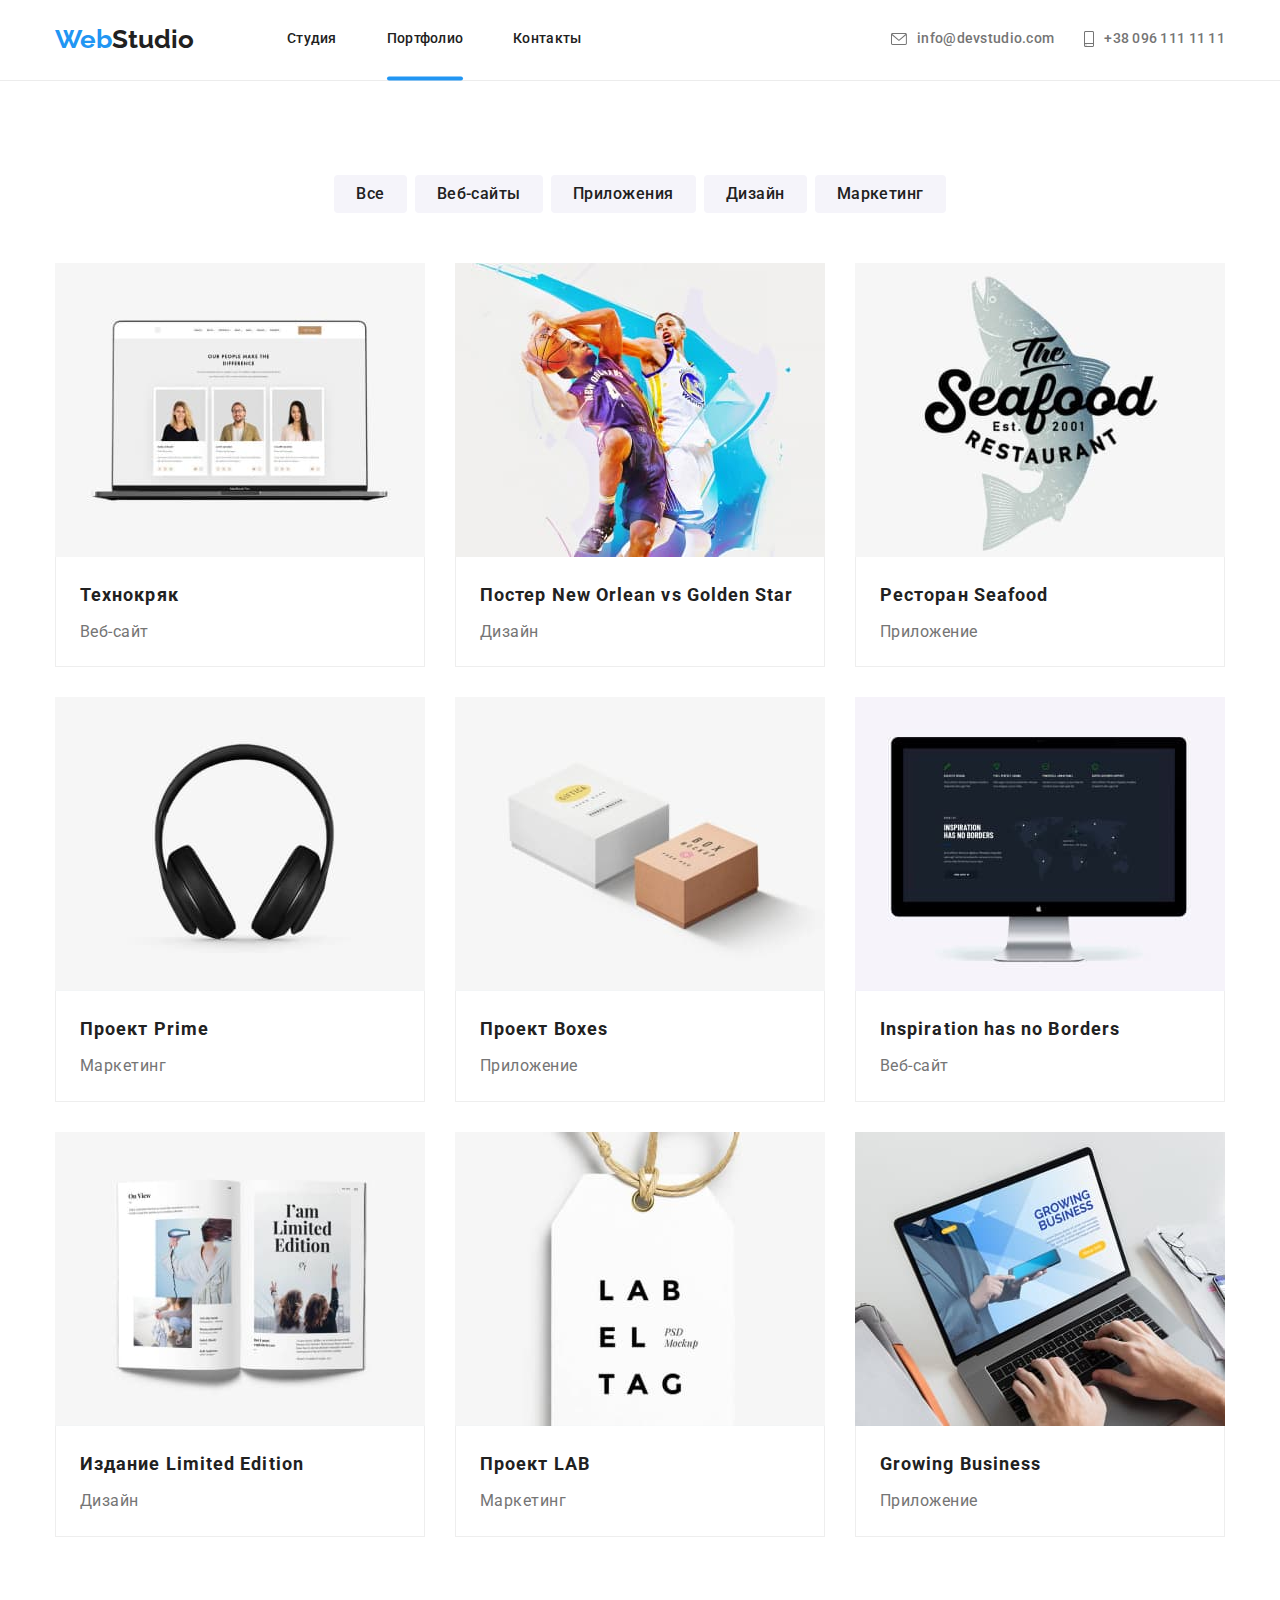
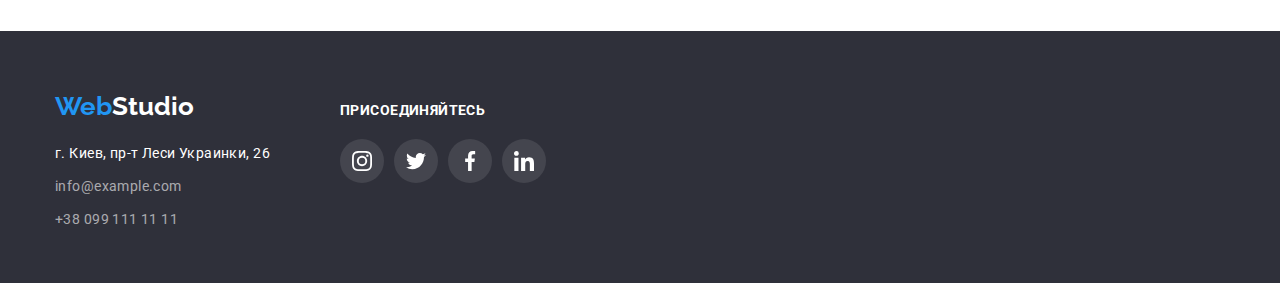
==== portfolio.html @ 50773c76 "added files from hw-5" ====
<!DOCTYPE html>
<html lang="ru">
<head>
    <meta charset="UTF-8">
    <meta name="viewport" content="width=device-width, initial-scale=1.0">
    <title>Web Studio (Version 2.1)</title>
    <link rel="stylesheet" href="./css/modern-normalize.css">
    <link rel="preconnect" href="https://fonts.gstatic.com">
    <link href="https://fonts.googleapis.com/css2?family=Raleway:wght@700&family=Roboto:wght@400;500;700;900&display=swap" rel="stylesheet">
    <link rel="stylesheet" href="./css/style.css">
</head>
<body>
    <!-- Header -->
    <header class="header">
        <div class="container main-link">
            <nav class="main-link">
                <a href="./index.html" class="logo-black"><span class="logo-blue">Web</span>Studio</a>
                <ul class="site-nav">
                    <li class="site-link">
                        <a href="./index.html" class="link-black">Студия</a>
                    </li>
                    <li class="site-link">
                        <a href="./portfolio.html" class="link-black current">Портфолио</a>
                    </li>
                    <li class="site-link">
                        <a href="#" class="link-black">Контакты</a>
                    </li>
                </ul>
            </nav>
            <div class="main-contacts">
                <ul class="contact-link">
                    <li class="site-link">
                        <a href="mailto:info@devstudio.com" class="link-grey">
                            <svg class="icon-envelope" width="16" height="12">
                                <use href="./images/icons.svg#envelope"></use>
                            </svg>info@devstudio.com</a>
                    </li>
                    <li class="site-link">
                        <a href="tel:+380961111111" class="link-grey">
                            <svg class="icon-phone" width="10" height="16">
                                <use href="./images/icons.svg#phone"></use>
                            </svg>+38 096 111 11 11</a>
                    </li>
                </ul>
            </div>
        </div>
    </header>
    <main>
        <!-- Our projects section -->
        <section>
            <div class="container our-project-container">
                <h1 class="visually-hidden">Наши проекты</h1>
                <ul class="our-project-filter">
                    <li class="filter">
                        <button class="our-projects-filters">Все</button>
                    </li>
                    <li class="filter">
                        <button class="our-projects-filters">Веб-сайты</button>
                    </li>
                    <li class="filter">
                        <button class="our-projects-filters">Приложения</button>
                    </li>
                    <li class="filter">
                        <button class="our-projects-filters">Дизайн</button>
                    </li>
                    <li class="filter">
                        <button class="our-projects-filters">Маркетинг</button>
                    </li>
                </ul>
                <ul class="our-project-list">
                    <li class="project-list">
                        <a href="#" class="project-images-link">
                            <div class="image-thumb">
                                <img src="./images/technocrack.jpg" alt="technocrack" width="370">
                                    <div class="overlay">
                                        <p class="overlay-text">
                                        Технокряк это современная площадка распространения
                                        коронавируса. Компании используют эту платформу для
                                        цифрового шпионажа и атак на защищённые сервера
                                        конкурентов.
                                        </p>
                                    </div>
                            </div>
                             <div class="our-project-content">
                                <h2 class="our-projects-title">Технокряк</h2>
                                <p class="our-project">Веб-сайт</p>
                             </div>
                        </a>
                    </li>
                    <li class="project-list">
                        <a href="#" class="project-images-link">
                            <div class="image-thumb">
                                <img src="./images/poster-new-orlean-vs-golden-star.jpg" alt="poster-new-orlean-vs-golden-star" width="370">
                                    <div class="overlay">
                                        <p class="overlay-text">
                                        Технокряк это современная площадка распространения
                                        коронавируса. Компании используют эту платформу для
                                        цифрового шпионажа и атак на защищённые сервера
                                        конкурентов.
                                         </p>
                                    </div>
                            </div>
                             <div class="our-project-content">
                                <h2 class="our-projects-title">Постер New Orlean vs Golden Star</h2>
                                <p class="our-project">Дизайн</p>
                             </div>
                        </a>
                    </li>
                    <li class="project-list">
                        <a href="#" class="project-images-link">
                            <div class="image-thumb">
                                <img src="./images/restaurant-seafood.jpg" alt="restaurant-seafood" width="370">
                                     <div class="overlay">
                                        <p class="overlay-text">
                                        Технокряк это современная площадка распространения
                                        коронавируса. Компании используют эту платформу для
                                        цифрового шпионажа и атак на защищённые сервера
                                        конкурентов.
                                        </p>
                                    </div>
                            </div>
                            <div class="our-project-content">
                                <h2 class="our-projects-title">Ресторан Seafood</h2>
                                <p class="our-project">Приложение</p>
                            </div>
                        </a>
                    </li>
                    <li class="project-list">
                        <a href="#" class="project-images-link">
                            <div class="image-thumb">
                                <img src="./images/project-prime.jpg" alt="project-prime" width="370">
                                    <div class="overlay">
                                        <p class="overlay-text">
                                        Технокряк это современная площадка распространения
                                        коронавируса. Компании используют эту платформу для
                                        цифрового шпионажа и атак на защищённые сервера
                                        конкурентов.
                                        </p>
                                    </div>
                            </div>
                            <div class="our-project-content">
                                <h2 class="our-projects-title">Проект Prime</h2>
                                <p class="our-project">Маркетинг</p>
                            </div>
                        </a>
                    </li>
                    <li class="project-list">
                        <a href="#" class="project-images-link">
                            <div class="image-thumb">
                                <img src="./images/project-boxes.jpg" alt="project-boxes" width="370">
                                    <div class="overlay">
                                        <p class="overlay-text">
                                        Технокряк это современная площадка распространения
                                        коронавируса. Компании используют эту платформу для
                                        цифрового шпионажа и атак на защищённые сервера
                                        конкурентов.
                                        </p>
                                    </div>
                            </div>
                            <div class="our-project-content">
                                <h2 class="our-projects-title">Проект Boxes</h2>
                                <p class="our-project">Приложение</p>
                            </div>
                        </a>
                    </li>
                    <li class="project-list">
                        <a href="#" class="project-images-link">
                            <div class="image-thumb">
                                <img src="./images/inspiration-has-no-borders.jpg" alt="inspiration-has-no-borders" width="370">
                                    <div class="overlay">
                                        <p class="overlay-text">
                                        Технокряк это современная площадка распространения
                                        коронавируса. Компании используют эту платформу для
                                        цифрового шпионажа и атак на защищённые сервера
                                        конкурентов.
                                        </p>
                                    </div>
                            </div>
                            <div class="our-project-content">
                                <h2 class="our-projects-title">Inspiration has no Borders</h2>
                                <p class="our-project">Веб-сайт</p>
                            </div>
                        </a>
                    </li>
                    <li class="project-list">
                        <a href="#" class="project-images-link">
                            <div class="image-thumb">
                                <img src="./images/limited-edition.jpg" alt="limited-edition" width="370">
                                    <div class="overlay">
                                        <p class="overlay-text">
                                        Технокряк это современная площадка распространения
                                        коронавируса. Компании используют эту платформу для
                                        цифрового шпионажа и атак на защищённые сервера
                                        конкурентов.
                                        </p>
                                    </div>
                            </div>
                            <div class="our-project-content">
                                <h2 class="our-projects-title">Издание Limited Edition</h2>
                                <p class="our-project">Дизайн</p>
                            </div>
                        </a>
                    </li>
                    <li class="project-list">
                        <a href="#" class="project-images-link">
                            <div class="image-thumb">
                                <img src="./images/project-lab.jpg" alt="project-lab" width="370">
                                    <div class="overlay">
                                        <p class="overlay-text">
                                        Технокряк это современная площадка распространения
                                        коронавируса. Компании используют эту платформу для
                                        цифрового шпионажа и атак на защищённые сервера
                                        конкурентов.
                                        </p>
                                    </div>
                            </div>
                            <div class="our-project-content">
                                <h2 class="our-projects-title">Проект LAB</h2>
                                <p class="our-project">Маркетинг</p>
                            </div>
                        </a>
                    </li>
                    <li class="project-list">
                        <a href="#" class="project-images-link">
                            <div class="image-thumb">
                                <img src="./images/growing-business.jpg" alt="growing-business" width="370">
                                    <div class="overlay">
                                        <p class="overlay-text">
                                        Технокряк это современная площадка распространения
                                        коронавируса. Компании используют эту платформу для
                                        цифрового шпионажа и атак на защищённые сервера
                                        конкурентов.
                                        </p>
                                    </div>
                            </div>
                            <div class="our-project-content">
                                <h2 class="our-projects-title">Growing Business</h2>
                                <p class="our-project">Приложение</p>
                             </div>
                            </a>
                    </li>
                </ul>
            </div>
        </section>
    </main>
    <!-- Footer -->
    <footer class="footer-background">
        <div class="container footer-adress">
            <div class="footer-adress-link">
            <a href="./index.html" class="logo-white"><span class="logo-blue">Web</span>Studio</a>
            <address class="footer-link">
                <ul class="addres">
                    <li class="addres-link">
                        <a href="#" class="link-white">г. Киев, пр-т Леси Украинки, 26</a>
                    </li>
                    <li class="addres-link">
                        <a href="mailto:info@example.com" class="link-grey-footer">info@example.com</a>
                    </li>
                    <li class="addres-link">
                        <a href="tel:+380991111111" class="link-grey-footer">+38 099 111 11 11</a>
                    </li>
                </ul>
            </address>
        </div>
            <div class="join">
                <h2 class="title-join">присоединяйтесь</h2>
                <ul class="join-list">
                    <li class="join-link">
                        <a class="join-link-icon" href="#">
                            <svg width="20" height="20">
                                <use href="./images/icons.svg#instagram"></use>
                            </svg>
                        </a>
                    </li>
                    <li  class="join-link">
                        <a class="join-link-icon" href="#">
                            <svg width="20" height="20">
                                <use href="./images/icons.svg#twitter"></use>
                            </svg>
                        </a>
                    </li>
                    <li class="join-link">
                        <a class="join-link-icon" href="#">
                            <svg width="20" height="20">
                                <use href="./images/icons.svg#facebook"></use>
                            </svg>
                        </a>
                    </li>
                    <li class="join-link">
                        <a class="join-link-icon" href="#">
                            <svg width="20" height="20">
                                <use href="./images/icons.svg#linkedin"></use>
                            </svg>
                        </a>
                    </li>
                </ul>
            </div>
        </div>
    </footer>
</body>
</html>
---- css/style.css ----
/* All colors in project */
:root {
  --white-text: rgb(255,255,255,1);
  --black-text: rgb(33,33,33,1);
  --grey-text: rgb(117,117,117,1);
  --grey-text-op60: rgb(255,255,255,0.6);

  --light-grey: rgb(175,177,184,1);

  --back-light-black: rgb(47,48,58,1);
  --back-light-black-op80: rgba(47, 48, 58, 0.8);
  --back-light-grey: rgb(245,244,250,1);
  --back-blue: rgb(33,150,243,1);
  --back-light-grey-op10: rgb(255,255,255,0.1);

  --border-light-grey: rgb(236, 236, 236, 1);
  --border-light-grey2: rgb(238, 238, 238, 1);

  --cubic: cubic-bezier(0.4, 0, 0.2, 1);
}

/* Font-family in project */
body {
  font-family: 'Roboto', sans-serif;
}

/* Reset margin in all elements in project*/
h1,
h2,
h3,
h4,
h5,
h6,
p,
ul,
button {
  margin-top: 0;
  margin-bottom: 0;
  padding: 0;
}

/* Change all images to block-type in project*/
img {
  display: block;
  max-width: 100%;
  height: auto;
}

.header {
  position: sticky;
  top: -1px;
  z-index: 2;

  padding-top: 24px;
  padding-bottom: 25px;
  
  background-color: var(--white-text);
  border-bottom: 1px solid var(--border-light-grey);
}

/* Container in index.html and portfolio.html*/
.container {
  width: 1200px;
  padding: 0 15px;
  margin-left: auto;
  margin-right: auto;

  /* outline: 1px solid red; */
}

/* Main link in index.html and portfolio.html*/
.main-link {
  display: flex;
  align-items: center;

  /* height: 80px; */
}

/* Site navigation in index.html and portfolio.html*/
.site-nav {
  display: flex;
  margin-left: 93px;
}

.site-nav .site-link + .site-link {
  margin-left: 50px;
}

.site-link {
  display: flex;
  justify-content: center;
  text-align: center;
}

/* Alternative */
/* .site-nav .site-link {
  margin-right: 50px;
}

.site-nav .site-link:last-child {
  margin-right: 0;
} */

/* .site-nav .site-link:not(:last-child) {
  margin-right: 50px;
} */

/* Main contacts in index.html and portfolio.html*/
.main-contacts {
  margin-left: auto;
  align-items: center;
}

/* Contacts link in index.html and portfolio.html*/
.contact-link {
  display: flex;
  justify-content: center;
  text-align: center;
  align-items: center;
}

.contact-link .site-link + .site-link {
  margin-left: 30px;
}

/* Alternative */
/* .contact-link .site-link:not(:last-child) {
  margin-right: 50px;
} */

/* Header in index.html and portfolio.html */
.logo-black {
  font-family: 'Raleway', sans-serif;
  font-weight: 700;
  font-size: 26px;
  line-height: 1.19;
  color: var(--black-text);
}

.logo-blue {
  color: var(--back-blue);
}

.link-black {
  position: relative;

  color: var(--black-text);
  font-weight: 500;
  font-size: 14px;
  line-height: 1.14;
  letter-spacing: 0.02em;

  transition: color 250ms var(--cubic);
}

.current:visited {
  color: var(--back-blue);
}

.link-grey {
  color: var(--grey-text);
  font-weight: 500;
  font-size: 14px;
  line-height: 1.14;
  letter-spacing: 0.02em;

  display: flex;
  align-items: center;

  transition: color 250ms var(--cubic);
}

.link-black:hover,
.link-black:focus,
.link-grey:hover,
.link-grey:focus {
  color: var(--back-blue);
}

.link-black::after {
  content: '';
  position: absolute;
  display: block;
  top: 100%;
  left: 0;

  width: 100%;
  height: 4px;

  transform: translateY(29.5px);
  transition: opacity 250ms var(--cubic);

  background-color: var(--back-blue);
  border-radius: 2px;

  opacity: 0;
}

.current.link-black::after {
  opacity: 1;
}

.link-black:hover.link-black::after {
  opacity: 1;
}

.icon-envelope,
.icon-phone {
  margin-right: 10px;
}


/* Alternative */
/* .link-grey:hover,
.link-grey:focus {
  color: var(--back-blue);
} */

/* Hero in index.html*/
.hero {
  background: var(--back-light-black);
  color: var(--white-text);
  width: 1600px;
  text-align: center;
  margin-left: auto;
  margin-right: auto;
}

.hero-container {
  text-align: center;
  padding: 200px 0;

  background-image: linear-gradient(
    rgba(47, 48, 58, 0.4),
    rgba(47, 48, 58, 0.4)),
    url('../images/hero-img.jpg');

  height: 600px;
  width: 1600px;
  background-repeat: no-repeat;
  background-size: cover;
  background-position: center;
}

.hero-title {
  color: var(--white-text);
  font-weight: 900;
  font-size: 44px;
  line-height: 1.36;
  letter-spacing: 0.06em;

  text-transform: uppercase;
  padding-bottom: 30px;
}

.hero-button {
  background: var(--back-blue);
  color: var(--white-text);
  font-weight: 700;
  font-size: 16px;
  line-height: 1.87;
  letter-spacing: 0.06em;

  align-items: center;
  text-align: center;
  padding: 10px 32px;
  border-radius: 4px;
}

/* Advantages in index.html*/
.advantages-section {
  padding: 94px 0;
}

.advantages {
  display: flex;
}

.advantages-list {
  flex-basis: calc(100% / 4 - 30px);
  height: auto;
}

.advantages .advantages-list + .advantages-list {
  margin-left: 30px;
}

.advantager-icons {
  width: 270px;
  height: 120px;

  margin-bottom: 30px;

  display: flex;
  justify-content: center;
  align-items: center;

  background-color: var(--back-light-grey);
}

.advantages-title {
  color: var(--black-text);
  font-weight: 700;
  font-size: 14px;
  line-height: 1.14;
  letter-spacing: 0.03em;

  text-transform: uppercase;
  margin-bottom: 10px;
}

.advantages-description {
  color: var(--grey-text);
  font-weight: 400;
  font-size: 14px;
  line-height: 1.7;
  letter-spacing: 0.03em;
}

/* About us and our team in index.html*/
.about-us-title,
.our-team {
  color: var(--black-text);
  font-weight: 700;
  font-size: 36px;
  line-height: 1.16;
  letter-spacing: 0.03em;

  text-align: center;
  margin-bottom: 50px;
}

/* Alternative */
/* .our-team {
  color: var(--black-text);
  font-weight: 700;
  font-size: 36px;
  line-height: 1.16;
  letter-spacing: 0.03em;
} */

/* About us in index.html*/
.about-us-list {
  display: flex;
  margin-bottom: 94px;
  margin-left: -30px;
}

/* Alternative */
/* .about-us-list .about-us + .about-us {
  padding-left: 30px;
} */

.about-us-list .about-us {
  flex-basis: calc(100% / 3 - 30px);
  margin-left: 30px;
}

/* Alternative */
/* .about-us:first-child {
  margin-left: 0;
} */

.about-us {
  position: relative;
}

.about-us-text {
  position: absolute;
  bottom: 0;
  left: 0;

  display: inline-block;
  text-align: center;
  width: 100%;
  padding: 27px;

  color: var(--white-text);
  font-weight: 700;
  font-size: 14px;
  line-height: 1.14;
  letter-spacing: 0.03em;
  text-transform: uppercase;
  text-decoration: none;

  background: var(--back-light-black-op80);
}

/* Our team in index.html*/
.our-team-bgr {
  background: var(--back-light-grey)
}

.our-team-cont {
  padding-top: 94px;
  padding-bottom: 94px;
}

.team-list {
  display: flex;
  margin-left: -30px;
}

.team-list .our-team-mbr {
  flex-basis: calc(100% / 4 - 30px);
  margin-left: 30px;
}

/* Alternative */
/* .our-team-mbr:first-child {
  margin-left: 0;
} */

.our-team-mbr {
  background-color: var(--white-text);

  box-shadow: 0px 1px 3px rgba(0, 0, 0, 0.12), 
    0px 1px 1px rgba(0, 0, 0, 0.14), 
    0px 2px 1px rgba(0, 0, 0, 0.2);
  border-radius: 0px 0px 4px 4px;
}

.our-team-descriptions {
  padding: 30px 32px;
}

.team-members {
  color: var(--black-text);
  font-weight: 500;
  font-size: 16px;
  line-height: 1.18;
  letter-spacing: 0.03em;

  margin-bottom: 10px;
  text-align: center;
}

.team-members-position {
  color: var(--grey-text);
  font-weight: 400;
  font-size: 16px;
  line-height: 1.18;
  letter-spacing: 0.03em;
  margin-bottom: 16px;

  text-align: center;
}

/* Team icons list*/
.team-icons-list {
  display: flex;
  justify-content: center;
  align-items: center;

  margin-right: -10px;
}

.team-icons {
  margin-right: 10px;
}

.team-icons-link {
  display: flex;
  justify-content: center;
  align-items: center;

  width: 44px;
  height: 44px;

  border-radius: 50%;
  cursor: pointer;

  fill: var(--light-grey);

  transition: fill 250ms var(--cubic), background-color 250ms var(--cubic);
}

.team-icons-link:hover,
.team-icons-link:focus {
  background-color: var(--back-blue);
  fill: var(--white-text);
}

/* Regular customers */
.regular-customers {
  padding-top: 94px;
  padding-bottom: 94px;
}

.customers-title {
  color: var(--black-text);
  font-weight: 700;
  font-size: 36px;
  line-height: 1.16;
  text-align: center;
  letter-spacing: 0.03em;
}

.customers-list {
  display: flex;
  margin-top: 50px;

  margin-right: -30px;
}

.customers-icons {
  margin-right: 30px;
}

.customers-link {
  display: flex;
  justify-content: center;
  align-items: center;

  width: 170px;
  height: 90px;

  fill: var(--light-grey);

  border: 1px solid var(--light-grey);
  box-sizing: border-box;
  border-radius: 4px;

  transition: fill 250ms var(--cubic), border-color 250ms var(--cubic);
}

.customers-link:hover,
.customers-link:focus {
  fill: var(--back-blue);
  border: 1px solid var(--back-blue);
}

/* .customers-link:focus {
  fill: rgba(33, 150, 243, 1);
} */

/* Footer in index.html and portfolio.html */
.footer-background {
  background: var(--back-light-black);
  
  height: 252px;
  padding: 60px 0;
}

.footer-adress{
  display: flex;;
  align-items: baseline;
}

.footer-adress-link {
  margin-right: 70px;
}

.logo-white {
  font-family: 'Raleway', sans-serif;
  color: var(--white-text);
  font-weight: 700;
  font-size: 26px;
  line-height: 1.19;
}

.footer-link {
  margin-top: 20px;
}

.addres .addres-link + .addres-link {
  padding-top: 9px;
}

.link-white {
  color: var(--white-text);
  font-weight: 400;
  font-size: 14px;
  line-height: 1.7;
  letter-spacing: 0.03em;

  transition: color 250ms var(--cubic);
}

.link-grey-footer {
  color: var(--grey-text-op60);
  font-weight: 400;
  font-size: 14px;
  line-height: 1.7;
  letter-spacing: 0.03em;

  transition: color 250ms var(--cubic);
}

.link-grey-footer:hover,
.link-grey-footer:focus,
.link-white:hover,
.link-white:focus {
  color: var(--back-blue);
}

/* Alternative */
/* .link-white:hover,
.link-white:focus {
  color: var(--back-blue);
} */

/* Join us*/
.join {
  display: block;
}

.title-join {
  font-weight: 700;
  color: var(--white-text);
  font-size: 14px;
  line-height: 1.17;
  letter-spacing: 0.03em;
  text-transform: uppercase;
}

.join-list {
  display: flex;
  align-items: center;
  justify-content: center;

  margin-top: 20px;
  margin-right: -10px;
}

.join-link {
  margin-right: 10px;
}

.join-link-icon {
  display: flex;
  justify-content: center;
  align-items: center;

  width: 44px;
  height: 44px;
  
  fill: var(--white-text);
  background-color: var(--back-light-grey-op10);
  border-radius: 50%;

  transition: fill 250ms var(--cubic), background-color 250ms var(--cubic);
}

.join-link-icon:hover,
.join-link-icon:focus {
  background-color: var(--back-blue);
}


/* Modal window*/
.backdrop {
  position: fixed;
  z-index: 3;
  top: 0;
  width: 100%;
  height: 100%;
  opacity: 1;
  transition: opacity 250ms var(--cubic);
  background-color: rgba(0, 0, 0, 0.2);
}

.backdrop.is-hidden {
  opacity: 0;
  pointer-events: none;
}

.backdrop.is-hidden .modal {
  transform: translate(-50%, -50%) scale(1.5);
}

.modal {
  position: absolute;
  top: 50%;
  left: 50%;
  transform: translate(-50%, -50%);

  min-width: 528px;
  min-height: 581px;
  border-radius: 4px;

  transition: transform 250ms var(--cubic);
  background-color: var(--white-text);
}

.close-modal-btn {
  position: absolute;
  top: 8px;
  right: 8px;

  display: flex;
  align-items: center;
  justify-content: center;

  width: 30px;
  height: 30px;

  background-color: var(--white-text);
  border: 1px solid rgba(0, 0, 0, 0.1);

  border-radius: 50%;
}

/* Our projects from portfolio.html */
.our-project-container {
  margin: 94px auto;

}

.our-project-filter {
  display: flex;
  justify-content: center;
  padding: 0;
  margin: 0;
}

.filter .our-projects-filters:hover,
.filter .our-projects-filters:focus {
  box-shadow: 0px 3px 1px rgba(0, 0, 0, 0.1), 
    0px 1px 2px rgba(0, 0, 0, 0.08),
    0px 2px 2px rgba(0, 0, 0, 0.12);
}

.our-project-list {
  display: flex;
  flex-wrap: wrap;

  margin-right: -30px;
  margin-bottom: -30px;
}

.our-project-list .project-list {
  flex-basis: calc(100% / 3 - 30px);
  margin-right: 30px;
  margin-bottom: 30px;
}

/* Alternative */
/* .project-list:nth-child(3n) {
  margin-right: 0;
} */

/* .project-list:nth-last-child(-n+3) {
  margin-bottom: 0;
} */

.our-project-filter .filter + .filter {
  margin-left: 8px;
}

.our-project-list {
  padding-top: 50px;
}

.project-list:hover,
.project-list:focus {
  box-shadow: 0px 1px 1px rgba(0, 0, 0, 0.12), 
    0px 4px 4px rgba(0, 0, 0, 0.06), 
    1px 4px 6px rgba(0, 0, 0, 0.16);
}

.our-projects-filters {
  background: var(--back-light-grey);
  color: var(--black-text);

  font-weight: 500;
  font-size: 16px;
  line-height: 1.6;
  letter-spacing: 0.03em;

  padding: 6px 22px;
  border-radius: 4px;

  transition: color 250ms var(--cubic), background-color 250ms var(--cubic),
    box-shadow 250ms var(--cubic);
}

.our-projects-filters:hover,
.our-projects-filters:focus {
  background: var(--back-blue);
  font-weight: 500;
  font-size: 16px;
  line-height: 1.6;
  letter-spacing: 0.03em;
  color: var(--white-text);
}

.our-project-content {
  padding: 20px 24px;

  border-right: 1px solid var(--border-light-grey2);
  border-bottom: 1px solid var(--border-light-grey2);
  border-left: 1px solid var(--border-light-grey2);
}

.our-projects-title {
  color: var(--black-text);
  font-weight: 700;
  font-size: 18px;
  line-height: 2;
  letter-spacing: 0.06em;

}

.our-project {
  color: var(--grey-text);
  font-weight: 400;
  font-size: 16px;
  line-height: 1.87;
  letter-spacing: 0.03em;

  margin-top: 4px;
}

.image-thumb {
  position: relative;
  overflow: hidden;
}

/* Overlay */
.overlay {
  position: absolute;
  top: 0;
  transform: translateY(100%);
  height: 100%;
  width: 100%;

  padding: 63px 24px;

  background-color: rgba(33, 150, 243, 0.9);

  transition: transform 250ms var(--cubic);
}

.overlay-text {
  font-size: 18px;
  line-height: 1.55;
  text-align: left;
  color: var(--white-text);
}

.project-images-link:focus .overlay,
.project-images-link:hover .overlay {
  transform: translateY(0);
}

.project-images-link {
  display: block;
  transition: box-shadow 250ms var(--cubic);
}

.project-images-link:focus,
.project-images-link:hover {
  box-shadow: 0px 1px 1px rgba(0, 0, 0, 0.12), 0px 4px 4px rgba(0, 0, 0, 0.06),
    1px 4px 6px rgba(0, 0, 0, 0.16);
}
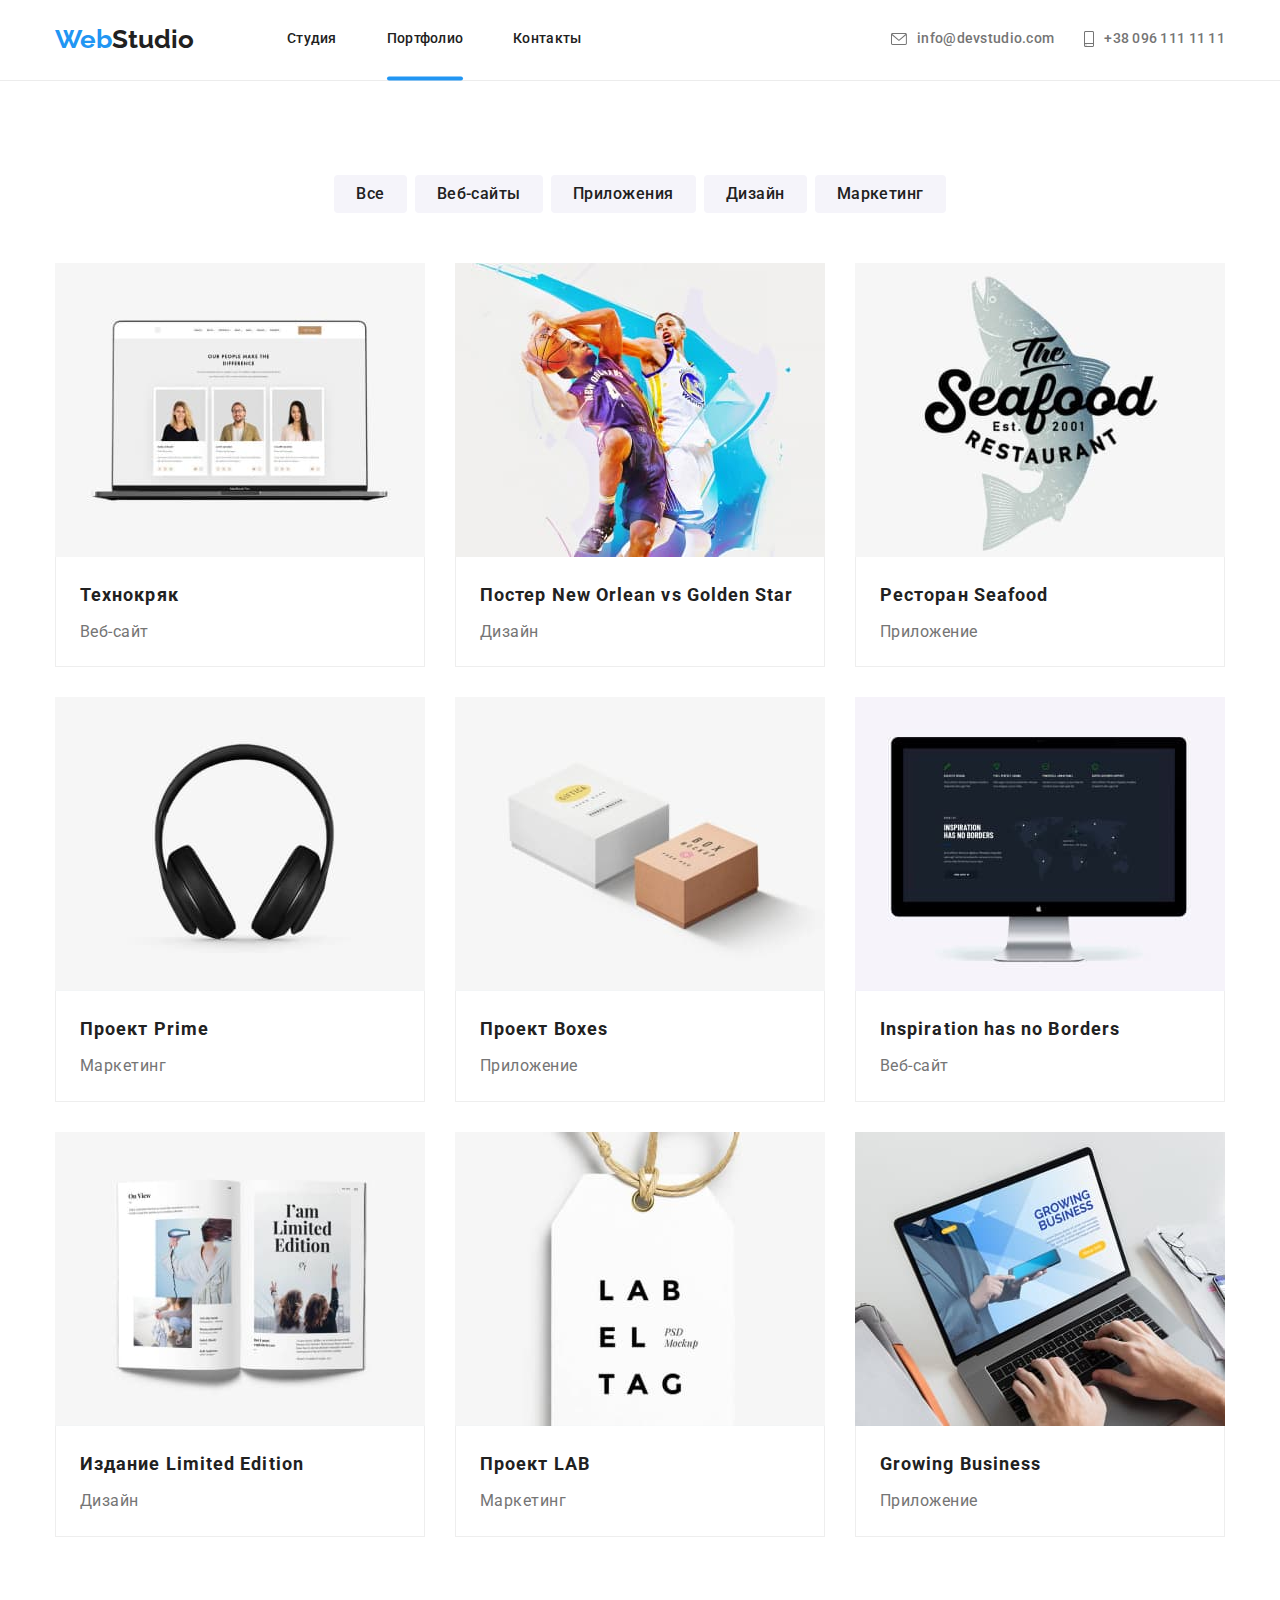
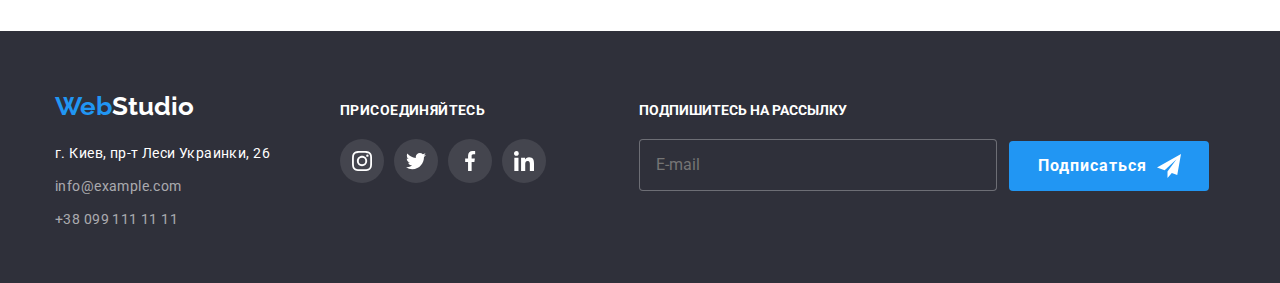
==== commit da7c09ad: "added subscribe form in footer in portfolio" ====
--- a/portfolio.html
+++ b/portfolio.html
@@ -295,6 +295,23 @@
                     </li>
                 </ul>
             </div>
+            <!-- Subscribe form -->
+        <form class="subscribe-form">
+            <label class="subscribe-label">
+              Подпишитесь на рассылку
+              <input
+                class="subscribe-input"
+                type="email"
+                name="email"
+                placeholder="E-mail"/>
+            </label>
+            <button type="submit" class="subscribe-btn">
+              Подписаться
+              <svg width="24" height="24" class="telegram-icon">
+                <use href="./images/icons.svg#telegram"></use>
+              </svg>
+            </button>
+          </form>
         </div>
     </footer>
 </body>
--- a/css/style.css
+++ b/css/style.css
@@ -603,6 +603,7 @@
 /* Join us*/
 .join {
   display: block;
+  margin-right: 93px;
 }
 
 .title-join {
@@ -647,8 +648,81 @@
   background-color: var(--back-blue);
 }
 
-
-/* Modal window*/
+/* Subscribe form */
+.subscribe-form {
+  display: flex;
+  align-items: flex-end;
+}
+
+.subscribe-input:focus,
+.subscribe-input:hover {
+  border: 1px solid var(--back-blue);
+}
+
+.subscribe-label {
+  margin-right: 12px;
+
+  font-size: 14px;
+  font-weight: 700;
+  line-height: 1.14;
+  text-transform: uppercase;
+
+  color: var(--white-text);
+}
+
+.subscribe-input {
+  display: block;
+  width: 358px;
+
+  margin-top: 20px;
+  padding-top: 15px;
+  padding-left: 16px;
+  padding-bottom: 15px;
+
+  font-size: 16px;
+  font-weight: 400;
+  line-height: 1.25;
+
+  color: var(--grey-text-op60);
+  background-color: var(--back-light-black);
+  border: 1px solid rgba(255, 255, 255, 0.3);
+
+  outline: none;
+  border-radius: 4px;
+}
+
+.subscribe-btn {
+  display: flex;
+  align-items: center;
+
+  padding-top: 10px;
+  padding-right: 28px;
+  padding-bottom: 10px;
+  padding-left: 29px;
+
+  font-size: 16px;
+  font-weight: 700;
+  line-height: 1.875;
+  letter-spacing: 0.06em;
+  
+  color: var(--white-text);
+  background-color: var(--back-blue);
+  outline: none;
+  border-radius: 4px;
+  cursor: pointer;
+}
+
+.subscribe-btn:focus,
+.subscribe-btn:hover {
+  background-color: var(--white-text);
+  color: var(--back-blue);
+}
+
+.telegram-icon {
+  margin-left: 10px;
+}
+
+/* Modal window */
 .backdrop {
   position: fixed;
   z-index: 3;
